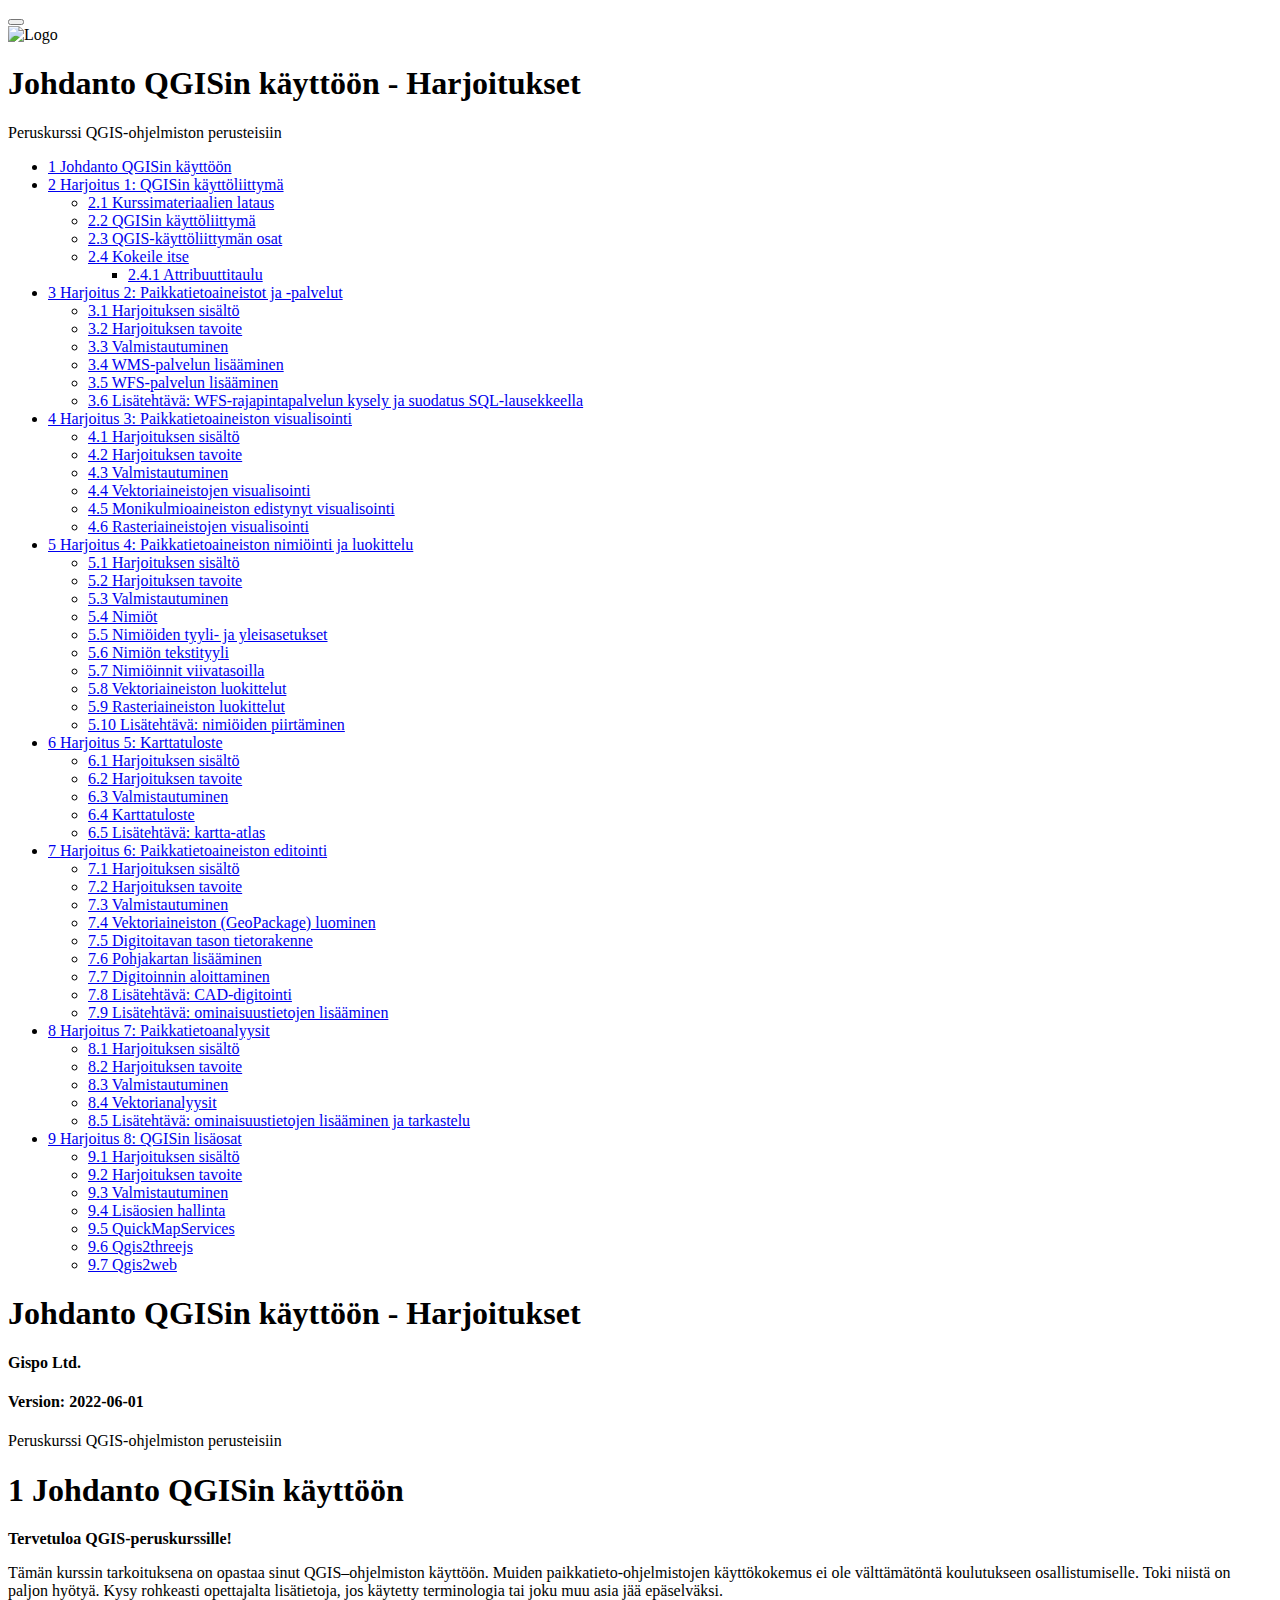
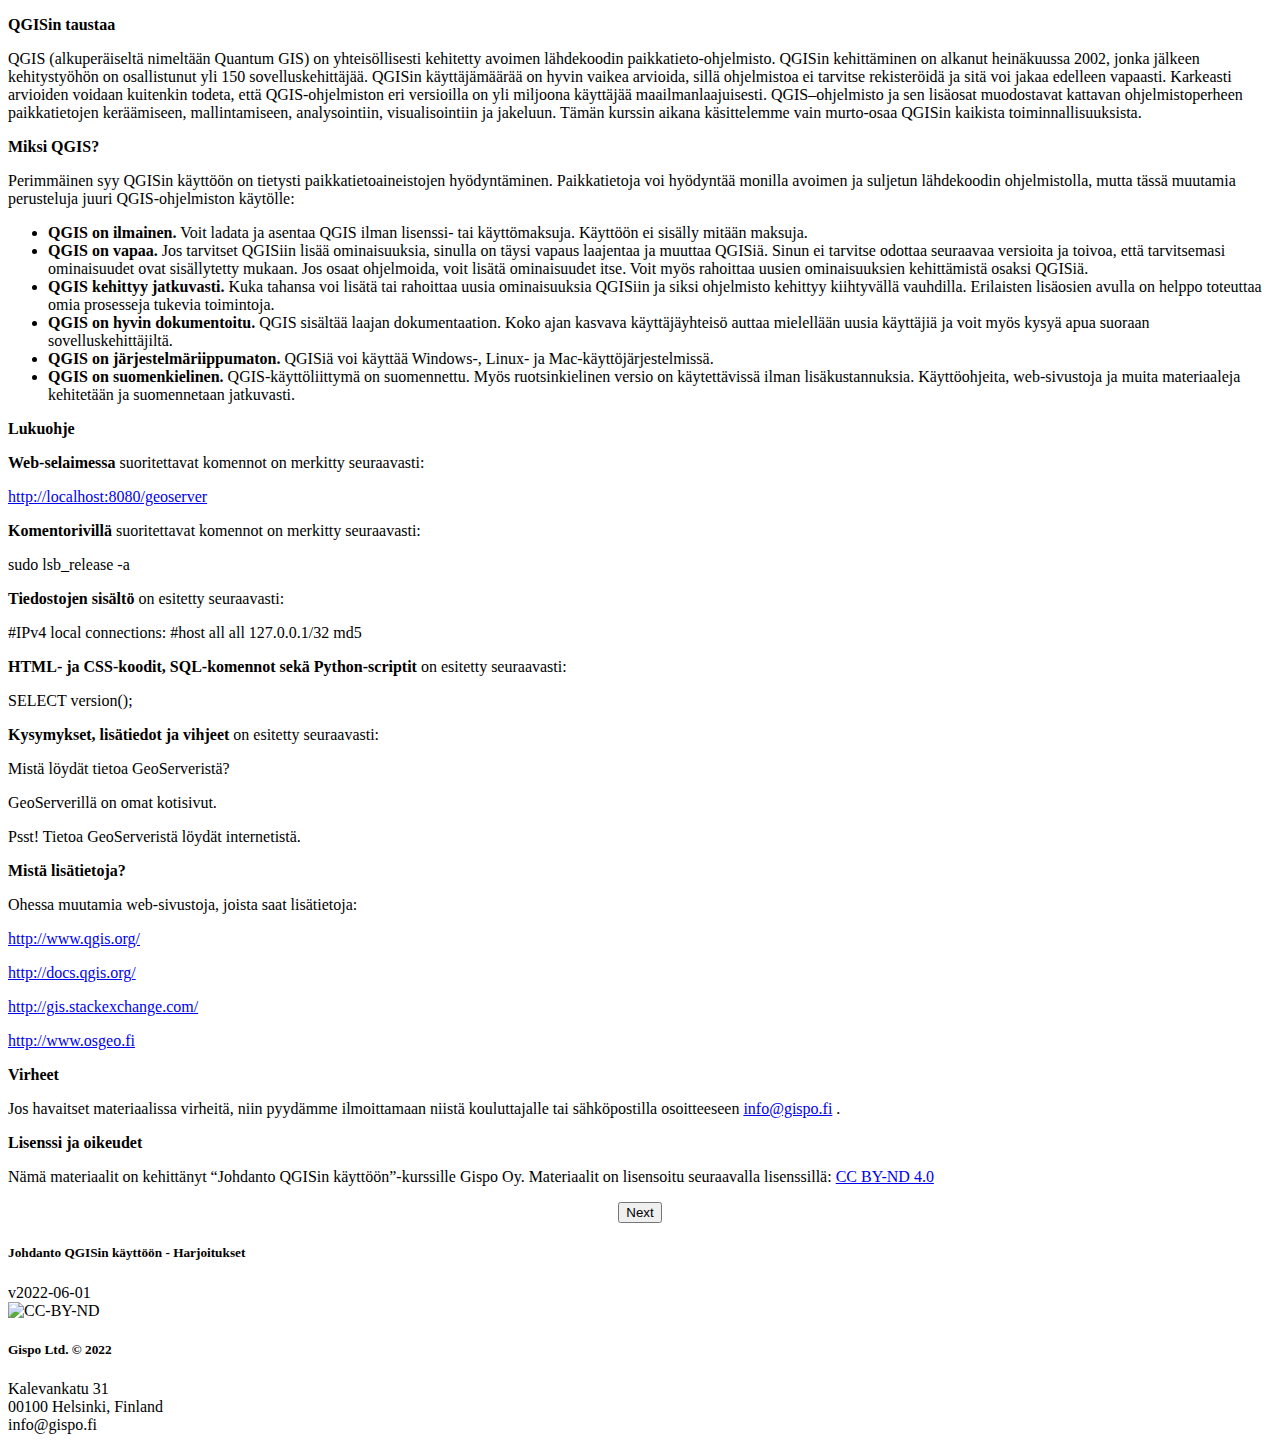
==== index.html @ d999f4a5 "Rename Johdanto QGISin käyttöön - Harjoitukset.html to index.html" ====
<!DOCTYPE html>
<!-- saved from url=(0111)https://gispocoding.github.io/GP002_johdanto_qgisin_kayttoon/index.html#johdanto-qgisin-k%C3%A4ytt%C3%B6%C3%B6n -->
<html lang="" xml:lang=""><head><meta http-equiv="Content-Type" content="text/html; charset=UTF-8">

<!-- Based on TemplateMo 553 Xtra Blog: https://templatemo.com/tm-553-xtra-blog -->


<meta name="generator" content="pandoc">
<meta name="viewport" content="width=device-width, initial-scale=1">
<meta property="og:title" content="Johdanto QGISin käyttöön - Harjoitukset">
<meta property="og:type" content="book">





<meta name="author" content="Gispo Ltd.">

<meta name="date" content="2022-06-01">


<meta name="description" content="Johdanto QGISin käyttöön - Harjoitukset">

<title>Johdanto QGISin käyttöön - Harjoitukset</title>

<script src="./Johdanto QGISin käyttöön - Harjoitukset_files/header-attrs.js"></script>
<script src="./Johdanto QGISin käyttöön - Harjoitukset_files/empty-anchor.js"></script>



<link rel="stylesheet" href="./Johdanto QGISin käyttöön - Harjoitukset_files/custom.css" type="text/css">

<link href="./Johdanto QGISin käyttöön - Harjoitukset_files/bootstrap.min.css" rel="stylesheet">
<link href="./Johdanto QGISin käyttöön - Harjoitukset_files/hamburgers.css" rel="stylesheet">

</head>

<body>


<div class="main-content">
<!-- special comment to mark beginning of title section for bookdown -->
<!-- bookdown comments must be in this order: title, toc, body -->

<div class="main-content-wrapper">

<div class="row">
<div class="col-sm-12">
<header class="main-toc sidebar" id="sidebar">
<div class="sidebar-wrapper">

<button class="navbar-toggle hamburger hamburger--collapse" id="navbar-toggle" type="button" onclick="navToggle()" aria-label="Toggle navigation">
<span class="hamburger-box"><span class="hamburger-inner"></span></span>
</button>

<div class="sidebar-title-wrapper">
<img alt="Logo" width="100" src="./Johdanto QGISin käyttöön - Harjoitukset_files/gispo_white_sm.png" class="sidebar-logo">
<div class="sidebar-title"><h1>Johdanto QGISin käyttöön - Harjoitukset</h1></div>
<div class="abstract-sidebar"><p>Peruskurssi QGIS-ohjelmiston perusteisiin</p></div>
</div>

<nav class="sidebar-nav">
<div id="TOC" class="toc">
<ul>
<li><a href="https://gispocoding.github.io/GP002_johdanto_qgisin_kayttoon/index.html#johdanto-qgisin-k%C3%A4ytt%C3%B6%C3%B6n"><span class="toc-section-number">1</span> Johdanto QGISin käyttöön</a></li>
<li><a href="https://gispocoding.github.io/GP002_johdanto_qgisin_kayttoon/01_harjoitus_1.html#harjoitus-1-qgisin-k%C3%A4ytt%C3%B6liittym%C3%A4"><span class="toc-section-number">2</span> Harjoitus 1: QGISin käyttöliittymä</a>
<ul>
<li><a href="https://gispocoding.github.io/GP002_johdanto_qgisin_kayttoon/01_harjoitus_1.html#kurssimateriaalien-lataus"><span class="toc-section-number">2.1</span> Kurssimateriaalien lataus</a></li>
<li><a href="https://gispocoding.github.io/GP002_johdanto_qgisin_kayttoon/01_harjoitus_1.html#qgisin-k%C3%A4ytt%C3%B6liittym%C3%A4"><span class="toc-section-number">2.2</span> QGISin käyttöliittymä</a></li>
<li><a href="https://gispocoding.github.io/GP002_johdanto_qgisin_kayttoon/01_harjoitus_1.html#qgis-k%C3%A4ytt%C3%B6liittym%C3%A4n-osat"><span class="toc-section-number">2.3</span> QGIS-käyttöliittymän osat</a></li>
<li><a href="https://gispocoding.github.io/GP002_johdanto_qgisin_kayttoon/01_harjoitus_1.html#kokeile-itse"><span class="toc-section-number">2.4</span> Kokeile itse</a>
<ul>
<li><a href="https://gispocoding.github.io/GP002_johdanto_qgisin_kayttoon/01_harjoitus_1.html#attribuuttitaulu"><span class="toc-section-number">2.4.1</span> Attribuuttitaulu</a></li>
</ul></li>
</ul></li>
<li><a href="https://gispocoding.github.io/GP002_johdanto_qgisin_kayttoon/02_harjoitus_2.html#harjoitus-2-paikkatietoaineistot-ja--palvelut"><span class="toc-section-number">3</span> Harjoitus 2: Paikkatietoaineistot ja -palvelut</a>
<ul>
<li><a href="https://gispocoding.github.io/GP002_johdanto_qgisin_kayttoon/02_harjoitus_2.html#harjoituksen-sis%C3%A4lt%C3%B6"><span class="toc-section-number">3.1</span> Harjoituksen sisältö</a></li>
<li><a href="https://gispocoding.github.io/GP002_johdanto_qgisin_kayttoon/02_harjoitus_2.html#harjoituksen-tavoite"><span class="toc-section-number">3.2</span> Harjoituksen tavoite</a></li>
<li><a href="https://gispocoding.github.io/GP002_johdanto_qgisin_kayttoon/02_harjoitus_2.html#valmistautuminen"><span class="toc-section-number">3.3</span> Valmistautuminen</a></li>
<li><a href="https://gispocoding.github.io/GP002_johdanto_qgisin_kayttoon/02_harjoitus_2.html#wms-palvelun-lis%C3%A4%C3%A4minen"><span class="toc-section-number">3.4</span> WMS-palvelun lisääminen</a></li>
<li><a href="https://gispocoding.github.io/GP002_johdanto_qgisin_kayttoon/02_harjoitus_2.html#wfs-palvelun-lis%C3%A4%C3%A4minen"><span class="toc-section-number">3.5</span> WFS-palvelun lisääminen</a></li>
<li><a href="https://gispocoding.github.io/GP002_johdanto_qgisin_kayttoon/02_harjoitus_2.html#lis%C3%A4teht%C3%A4v%C3%A4-wfs-rajapintapalvelun-kysely-ja-suodatus-sql-lausekkeella"><span class="toc-section-number">3.6</span> Lisätehtävä: WFS-rajapintapalvelun kysely ja suodatus SQL-lausekkeella</a></li>
</ul></li>
<li><a href="https://gispocoding.github.io/GP002_johdanto_qgisin_kayttoon/03_harjoitus_3.html#harjoitus-3-paikkatietoaineiston-visualisointi"><span class="toc-section-number">4</span> Harjoitus 3: Paikkatietoaineiston visualisointi</a>
<ul>
<li><a href="https://gispocoding.github.io/GP002_johdanto_qgisin_kayttoon/03_harjoitus_3.html#harjoituksen-sis%C3%A4lt%C3%B6-1"><span class="toc-section-number">4.1</span> Harjoituksen sisältö</a></li>
<li><a href="https://gispocoding.github.io/GP002_johdanto_qgisin_kayttoon/03_harjoitus_3.html#harjoituksen-tavoite-1"><span class="toc-section-number">4.2</span> Harjoituksen tavoite</a></li>
<li><a href="https://gispocoding.github.io/GP002_johdanto_qgisin_kayttoon/03_harjoitus_3.html#valmistautuminen-1"><span class="toc-section-number">4.3</span> Valmistautuminen</a></li>
<li><a href="https://gispocoding.github.io/GP002_johdanto_qgisin_kayttoon/03_harjoitus_3.html#vektoriaineistojen-visualisointi"><span class="toc-section-number">4.4</span> Vektoriaineistojen visualisointi</a></li>
<li><a href="https://gispocoding.github.io/GP002_johdanto_qgisin_kayttoon/03_harjoitus_3.html#monikulmioaineiston-edistynyt-visualisointi"><span class="toc-section-number">4.5</span> Monikulmioaineiston edistynyt visualisointi</a></li>
<li><a href="https://gispocoding.github.io/GP002_johdanto_qgisin_kayttoon/03_harjoitus_3.html#rasteriaineistojen-visualisointi"><span class="toc-section-number">4.6</span> Rasteriaineistojen visualisointi</a></li>
</ul></li>
<li><a href="https://gispocoding.github.io/GP002_johdanto_qgisin_kayttoon/04_harjoitus_4.html#harjoitus-4-paikkatietoaineiston-nimi%C3%B6inti-ja-luokittelu"><span class="toc-section-number">5</span> Harjoitus 4: Paikkatietoaineiston nimiöinti ja luokittelu</a>
<ul>
<li><a href="https://gispocoding.github.io/GP002_johdanto_qgisin_kayttoon/04_harjoitus_4.html#harjoituksen-sis%C3%A4lt%C3%B6-2"><span class="toc-section-number">5.1</span> Harjoituksen sisältö</a></li>
<li><a href="https://gispocoding.github.io/GP002_johdanto_qgisin_kayttoon/04_harjoitus_4.html#harjoituksen-tavoite-2"><span class="toc-section-number">5.2</span> Harjoituksen tavoite</a></li>
<li><a href="https://gispocoding.github.io/GP002_johdanto_qgisin_kayttoon/04_harjoitus_4.html#valmistautuminen-2"><span class="toc-section-number">5.3</span> Valmistautuminen</a></li>
<li><a href="https://gispocoding.github.io/GP002_johdanto_qgisin_kayttoon/04_harjoitus_4.html#nimi%C3%B6t"><span class="toc-section-number">5.4</span> Nimiöt</a></li>
<li><a href="https://gispocoding.github.io/GP002_johdanto_qgisin_kayttoon/04_harjoitus_4.html#nimi%C3%B6iden-tyyli--ja-yleisasetukset"><span class="toc-section-number">5.5</span> Nimiöiden tyyli- ja yleisasetukset</a></li>
<li><a href="https://gispocoding.github.io/GP002_johdanto_qgisin_kayttoon/04_harjoitus_4.html#nimi%C3%B6n-tekstityyli"><span class="toc-section-number">5.6</span> Nimiön tekstityyli</a></li>
<li><a href="https://gispocoding.github.io/GP002_johdanto_qgisin_kayttoon/04_harjoitus_4.html#nimi%C3%B6innit-viivatasoilla"><span class="toc-section-number">5.7</span> Nimiöinnit viivatasoilla</a></li>
<li><a href="https://gispocoding.github.io/GP002_johdanto_qgisin_kayttoon/04_harjoitus_4.html#vektoriaineiston-luokittelut"><span class="toc-section-number">5.8</span> Vektoriaineiston luokittelut</a></li>
<li><a href="https://gispocoding.github.io/GP002_johdanto_qgisin_kayttoon/04_harjoitus_4.html#rasteriaineiston-luokittelut"><span class="toc-section-number">5.9</span> Rasteriaineiston luokittelut</a></li>
<li><a href="https://gispocoding.github.io/GP002_johdanto_qgisin_kayttoon/04_harjoitus_4.html#lis%C3%A4teht%C3%A4v%C3%A4-nimi%C3%B6iden-piirt%C3%A4minen"><span class="toc-section-number">5.10</span> Lisätehtävä: nimiöiden piirtäminen</a></li>
</ul></li>
<li><a href="https://gispocoding.github.io/GP002_johdanto_qgisin_kayttoon/05_harjoitus_5.html#harjoitus-5-karttatuloste"><span class="toc-section-number">6</span> Harjoitus 5: Karttatuloste</a>
<ul>
<li><a href="https://gispocoding.github.io/GP002_johdanto_qgisin_kayttoon/05_harjoitus_5.html#harjoituksen-sis%C3%A4lt%C3%B6-3"><span class="toc-section-number">6.1</span> Harjoituksen sisältö</a></li>
<li><a href="https://gispocoding.github.io/GP002_johdanto_qgisin_kayttoon/05_harjoitus_5.html#harjoituksen-tavoite-3"><span class="toc-section-number">6.2</span> Harjoituksen tavoite</a></li>
<li><a href="https://gispocoding.github.io/GP002_johdanto_qgisin_kayttoon/05_harjoitus_5.html#valmistautuminen-3"><span class="toc-section-number">6.3</span> Valmistautuminen</a></li>
<li><a href="https://gispocoding.github.io/GP002_johdanto_qgisin_kayttoon/05_harjoitus_5.html#karttatuloste"><span class="toc-section-number">6.4</span> Karttatuloste</a></li>
<li><a href="https://gispocoding.github.io/GP002_johdanto_qgisin_kayttoon/05_harjoitus_5.html#lis%C3%A4teht%C3%A4v%C3%A4-kartta-atlas"><span class="toc-section-number">6.5</span> Lisätehtävä: kartta-atlas</a></li>
</ul></li>
<li><a href="https://gispocoding.github.io/GP002_johdanto_qgisin_kayttoon/06_harjoitus_6.html#harjoitus-6-paikkatietoaineiston-editointi"><span class="toc-section-number">7</span> Harjoitus 6: Paikkatietoaineiston editointi</a>
<ul>
<li><a href="https://gispocoding.github.io/GP002_johdanto_qgisin_kayttoon/06_harjoitus_6.html#harjoituksen-sis%C3%A4lt%C3%B6-4"><span class="toc-section-number">7.1</span> Harjoituksen sisältö</a></li>
<li><a href="https://gispocoding.github.io/GP002_johdanto_qgisin_kayttoon/06_harjoitus_6.html#harjoituksen-tavoite-4"><span class="toc-section-number">7.2</span> Harjoituksen tavoite</a></li>
<li><a href="https://gispocoding.github.io/GP002_johdanto_qgisin_kayttoon/06_harjoitus_6.html#valmistautuminen-4"><span class="toc-section-number">7.3</span> Valmistautuminen</a></li>
<li><a href="https://gispocoding.github.io/GP002_johdanto_qgisin_kayttoon/06_harjoitus_6.html#vektoriaineiston-geopackage-luominen"><span class="toc-section-number">7.4</span> Vektoriaineiston (GeoPackage) luominen</a></li>
<li><a href="https://gispocoding.github.io/GP002_johdanto_qgisin_kayttoon/06_harjoitus_6.html#digitoitavan-tason-tietorakenne"><span class="toc-section-number">7.5</span> Digitoitavan tason tietorakenne</a></li>
<li><a href="https://gispocoding.github.io/GP002_johdanto_qgisin_kayttoon/06_harjoitus_6.html#pohjakartan-lis%C3%A4%C3%A4minen"><span class="toc-section-number">7.6</span> Pohjakartan lisääminen</a></li>
<li><a href="https://gispocoding.github.io/GP002_johdanto_qgisin_kayttoon/06_harjoitus_6.html#digitoinnin-aloittaminen"><span class="toc-section-number">7.7</span> Digitoinnin aloittaminen</a></li>
<li><a href="https://gispocoding.github.io/GP002_johdanto_qgisin_kayttoon/06_harjoitus_6.html#lis%C3%A4teht%C3%A4v%C3%A4-cad-digitointi"><span class="toc-section-number">7.8</span> Lisätehtävä: CAD-digitointi</a></li>
<li><a href="https://gispocoding.github.io/GP002_johdanto_qgisin_kayttoon/06_harjoitus_6.html#lis%C3%A4teht%C3%A4v%C3%A4-ominaisuustietojen-lis%C3%A4%C3%A4minen"><span class="toc-section-number">7.9</span> Lisätehtävä: ominaisuustietojen lisääminen</a></li>
</ul></li>
<li><a href="https://gispocoding.github.io/GP002_johdanto_qgisin_kayttoon/07_harjoitus_7.html#harjoitus-7-paikkatietoanalyysit"><span class="toc-section-number">8</span> Harjoitus 7: Paikkatietoanalyysit</a>
<ul>
<li><a href="https://gispocoding.github.io/GP002_johdanto_qgisin_kayttoon/07_harjoitus_7.html#harjoituksen-sis%C3%A4lt%C3%B6-5"><span class="toc-section-number">8.1</span> Harjoituksen sisältö</a></li>
<li><a href="https://gispocoding.github.io/GP002_johdanto_qgisin_kayttoon/07_harjoitus_7.html#harjoituksen-tavoite-5"><span class="toc-section-number">8.2</span> Harjoituksen tavoite</a></li>
<li><a href="https://gispocoding.github.io/GP002_johdanto_qgisin_kayttoon/07_harjoitus_7.html#valmistautuminen-5"><span class="toc-section-number">8.3</span> Valmistautuminen</a></li>
<li><a href="https://gispocoding.github.io/GP002_johdanto_qgisin_kayttoon/07_harjoitus_7.html#vektorianalyysit"><span class="toc-section-number">8.4</span> Vektorianalyysit</a></li>
<li><a href="https://gispocoding.github.io/GP002_johdanto_qgisin_kayttoon/07_harjoitus_7.html#lis%C3%A4teht%C3%A4v%C3%A4-ominaisuustietojen-lis%C3%A4%C3%A4minen-ja-tarkastelu"><span class="toc-section-number">8.5</span> Lisätehtävä: ominaisuustietojen lisääminen ja tarkastelu</a></li>
</ul></li>
<li><a href="https://gispocoding.github.io/GP002_johdanto_qgisin_kayttoon/08_harjoitus_8.html#harjoitus-8-qgisin-lis%C3%A4osat"><span class="toc-section-number">9</span> Harjoitus 8: QGISin lisäosat</a>
<ul>
<li><a href="https://gispocoding.github.io/GP002_johdanto_qgisin_kayttoon/08_harjoitus_8.html#harjoituksen-sis%C3%A4lt%C3%B6-6"><span class="toc-section-number">9.1</span> Harjoituksen sisältö</a></li>
<li><a href="https://gispocoding.github.io/GP002_johdanto_qgisin_kayttoon/08_harjoitus_8.html#harjoituksen-tavoite-6"><span class="toc-section-number">9.2</span> Harjoituksen tavoite</a></li>
<li><a href="https://gispocoding.github.io/GP002_johdanto_qgisin_kayttoon/08_harjoitus_8.html#valmistautuminen-6"><span class="toc-section-number">9.3</span> Valmistautuminen</a></li>
<li><a href="https://gispocoding.github.io/GP002_johdanto_qgisin_kayttoon/08_harjoitus_8.html#lis%C3%A4osien-hallinta"><span class="toc-section-number">9.4</span> Lisäosien hallinta</a></li>
<li><a href="https://gispocoding.github.io/GP002_johdanto_qgisin_kayttoon/08_harjoitus_8.html#quickmapservices"><span class="toc-section-number">9.5</span> QuickMapServices</a></li>
<li><a href="https://gispocoding.github.io/GP002_johdanto_qgisin_kayttoon/08_harjoitus_8.html#qgis2threejs"><span class="toc-section-number">9.6</span> Qgis2threejs</a></li>
<li><a href="https://gispocoding.github.io/GP002_johdanto_qgisin_kayttoon/08_harjoitus_8.html#qgis2web"><span class="toc-section-number">9.7</span> Qgis2web</a></li>
</ul></li>
</ul>
</div>
</nav>
</div>
</header>
</div>
</div>
<div class="row">
<div class="col-sm-12">
<!-- This title section is only rendered to index.html -->
<div id="title-container">

<h1 id="title-header">Johdanto QGISin käyttöön - Harjoitukset</h1>

<h4 class="author">Gispo Ltd.</h4>

<h4 id="build-date">Version: 2022-06-01</h4>

<div class="abstract"><p>Peruskurssi QGIS-ohjelmiston perusteisiin</p></div>

</div>
<!-- Harjoitukset -->
<div id="johdanto-qgisin-käyttöön" class="section level1" number="1">
<h1><span class="header-section-number">1</span> Johdanto QGISin käyttöön</h1>
<p><strong>Tervetuloa QGIS-peruskurssille!</strong></p>
<p>Tämän kurssin tarkoituksena on opastaa sinut QGIS–ohjelmiston käyttöön. Muiden paikkatieto-ohjelmistojen käyttökokemus ei ole välttämätöntä koulutukseen osallistumisel­le. Toki niistä on paljon hyötyä. Kysy rohkeasti opettajalta lisätietoja, jos käytetty terminologia tai joku muu asia jää epäselväksi.</p>
<p><strong>QGISin taustaa</strong></p>
<p>QGIS (alkuperäiseltä nimeltään Quantum GIS) on yhteisöllisesti kehitetty avoimen lähdekoodin paikkatieto-ohjelmisto. QGISin kehittäminen on alkanut heinäkuussa 2002, jonka jälkeen kehitystyöhön on osallistunut yli 150 sovelluskehittäjää. QGISin käyttäjämäärää on hyvin vaikea arvioida, sillä ohjelmistoa ei tarvitse rekisteröidä ja sitä voi jakaa edelleen vapaasti. Karkeasti arvioiden voidaan kuitenkin todeta, että QGIS-ohjelmiston eri versioilla on yli miljoona käyttäjää maailmanlaajuisesti.
QGIS–ohjelmisto ja sen lisäosat muodostavat kattavan ohjelmistoperheen paikkatietojen keräämiseen, mallintamiseen, analysointiin, visualisointiin ja jakeluun. Tämän kurssin aikana käsittelemme vain murto-osaa QGISin kaikista toiminnallisuuksista.</p>
<p><strong>Miksi QGIS?</strong></p>
<p>Perimmäinen syy QGISin käyttöön on tietysti paikkatietoaineistojen hyödyntäminen. Paikkatietoja voi hyödyntää monilla avoimen ja suljetun lähdekoodin ohjelmistolla, mutta tässä muutamia perusteluja juuri QGIS-ohjelmiston käytölle:</p>
<ul>
<li><strong>QGIS on ilmainen.</strong> Voit ladata ja asentaa QGIS ilman lisenssi- tai käyttömaksuja. Käyttöön ei sisälly mitään maksuja.</li>
<li><strong>QGIS on vapaa.</strong> Jos tarvitset QGISiin lisää ominaisuuksia, sinulla on täysi vapaus laajentaa ja muuttaa QGISiä. Sinun ei tarvitse odottaa seuraavaa versioita ja toivoa, että tarvitsemasi ominaisuudet ovat sisällytetty mukaan. Jos osaat ohjelmoida, voit lisätä ominaisuudet itse. Voit myös rahoittaa uusien ominaisuuksien kehittämistä osaksi QGISiä.</li>
<li><strong>QGIS kehittyy jatkuvasti.</strong> Kuka tahansa voi lisätä tai rahoittaa uusia ominaisuuksia QGISiin ja siksi ohjelmisto kehittyy kiihtyvällä vauhdilla. Erilaisten lisäosien avulla on helppo toteuttaa omia prosesseja tukevia toimintoja.</li>
<li><strong>QGIS on hyvin dokumentoitu.</strong> QGIS sisältää laajan dokumentaation. Koko ajan kasvava käyttäjäyhteisö auttaa mielellään uusia käyttäjiä ja voit myös kysyä apua suoraan sovelluskehittäjiltä.</li>
<li><strong>QGIS on järjestelmäriippumaton.</strong> QGISiä voi käyttää Windows-, Linux- ja Mac-käyttöjärjestelmissä.</li>
<li><strong>QGIS on suomenkielinen.</strong> QGIS-käyttöliittymä on suomennettu. Myös ruotsinkielinen versio on käytettävissä ilman lisäkustannuksia. Käyttöohjeita, web-sivustoja ja muita materiaaleja kehitetään ja suomennetaan jatkuvasti.</li>
</ul>
<p><strong>Lukuohje</strong></p>
<p><strong>Web-selaimessa</strong> suoritettavat komennot on merkitty seuraavasti:</p>
<div class="note-box">
<p><a href="http://localhost:8080/geoserver" class="uri">http://localhost:8080/geoserver</a></p>
</div>
<p><strong>Komentorivillä</strong> suoritettavat komennot on merkitty seuraavasti:</p>
<div class="commandline-box">
<p>sudo lsb_release -a</p>
</div>
<p><strong>Tiedostojen sisältö</strong> on esitetty seuraavasti:</p>
<div class="file-content-box">
<p>#IPv4 local connections:
#host all all 127.0.0.1/32 md5</p>
</div>
<p><strong>HTML- ja CSS-koodit, SQL-komennot sekä Python-scriptit</strong> on esitetty seuraavasti:</p>
<div class="code-box">
<p>SELECT version();</p>
</div>
<p><strong>Kysymykset, lisätiedot ja vihjeet</strong> on esitetty seuraavasti:</p>
<div class="hint-box">
<p>Mistä löydät tietoa GeoServeristä?</p>
<p>GeoServerillä on omat kotisivut.</p>
<p>Psst! Tietoa GeoServeristä löydät internetistä.</p>
</div>
<p><strong>Mistä lisätietoja?</strong></p>
<p>Ohessa muutamia web-sivustoja, joista saat lisätietoja:</p>
<div class="note-box">
<p><a href="http://www.qgis.org/" class="uri">http://www.qgis.org/</a></p>
</div>
<div class="note-box">
<p><a href="http://docs.qgis.org/" class="uri">http://docs.qgis.org/</a></p>
</div>
<div class="note-box">
<p><a href="http://gis.stackexchange.com/" class="uri">http://gis.stackexchange.com/</a></p>
</div>
<div class="note-box">
<p><a href="http://www.osgeo.fi/" class="uri">http://www.osgeo.fi</a></p>
</div>
<p><strong>Virheet</strong></p>
<p>Jos havaitset materiaalissa virheitä, niin pyydämme ilmoittamaan niistä kouluttajalle tai sähköpostilla osoitteeseen <a href="mailto:info@gispo.fi" class="email">info@gispo.fi</a> .</p>
<p><strong>Lisenssi ja oikeudet</strong></p>
<p>Nämä materiaalit on kehittänyt “Johdanto QGISin käyttöön”-kurssille Gispo Oy. Materiaalit on lisensoitu
seuraavalla lisenssillä: <a href="https://creativecommons.org/licenses/by-nd/4.0/">CC BY-ND 4.0</a></p>
<!--
License and permissions
These materials are developed for the Introduction to QGIS course by Gispo Ltd.
The materials are licensed under [CC BY-ND 4.0](https://creativecommons.org/licenses/by-nd/4.0/) license.
-->

</div>
<p style="text-align: center;">
<a href="https://gispocoding.github.io/GP002_johdanto_qgisin_kayttoon/01_harjoitus_1.html"><button class="btn btn-default">Next</button></a>
</p>
</div>
</div>

<footer class="footer text-center">

<div class="footer-container text-center">

<div class="footer-info">
<h5 class="footer-title">Johdanto QGISin käyttöön - Harjoitukset</h5>
<span class="footer-version">v2022-06-01</span>
<div class="license"><img src="./Johdanto QGISin käyttöön - Harjoitukset_files/by-nd.svg" width="80px" alt="CC-BY-ND"></div>
</div>

<div class="footer-info">
<h5 class="footer-title footer-company">Gispo Ltd.
<span class="footer-copyright-year">© 2022</span></h5>
<span class="footer-contact-info">Kalevankatu 31
<br>00100 Helsinki, Finland
<br>info@gispo.fi
</span>
</div>

</div>
</footer></div>

</div>


<script src="./Johdanto QGISin käyttöön - Harjoitukset_files/nav-script.js"></script>



</body></html>
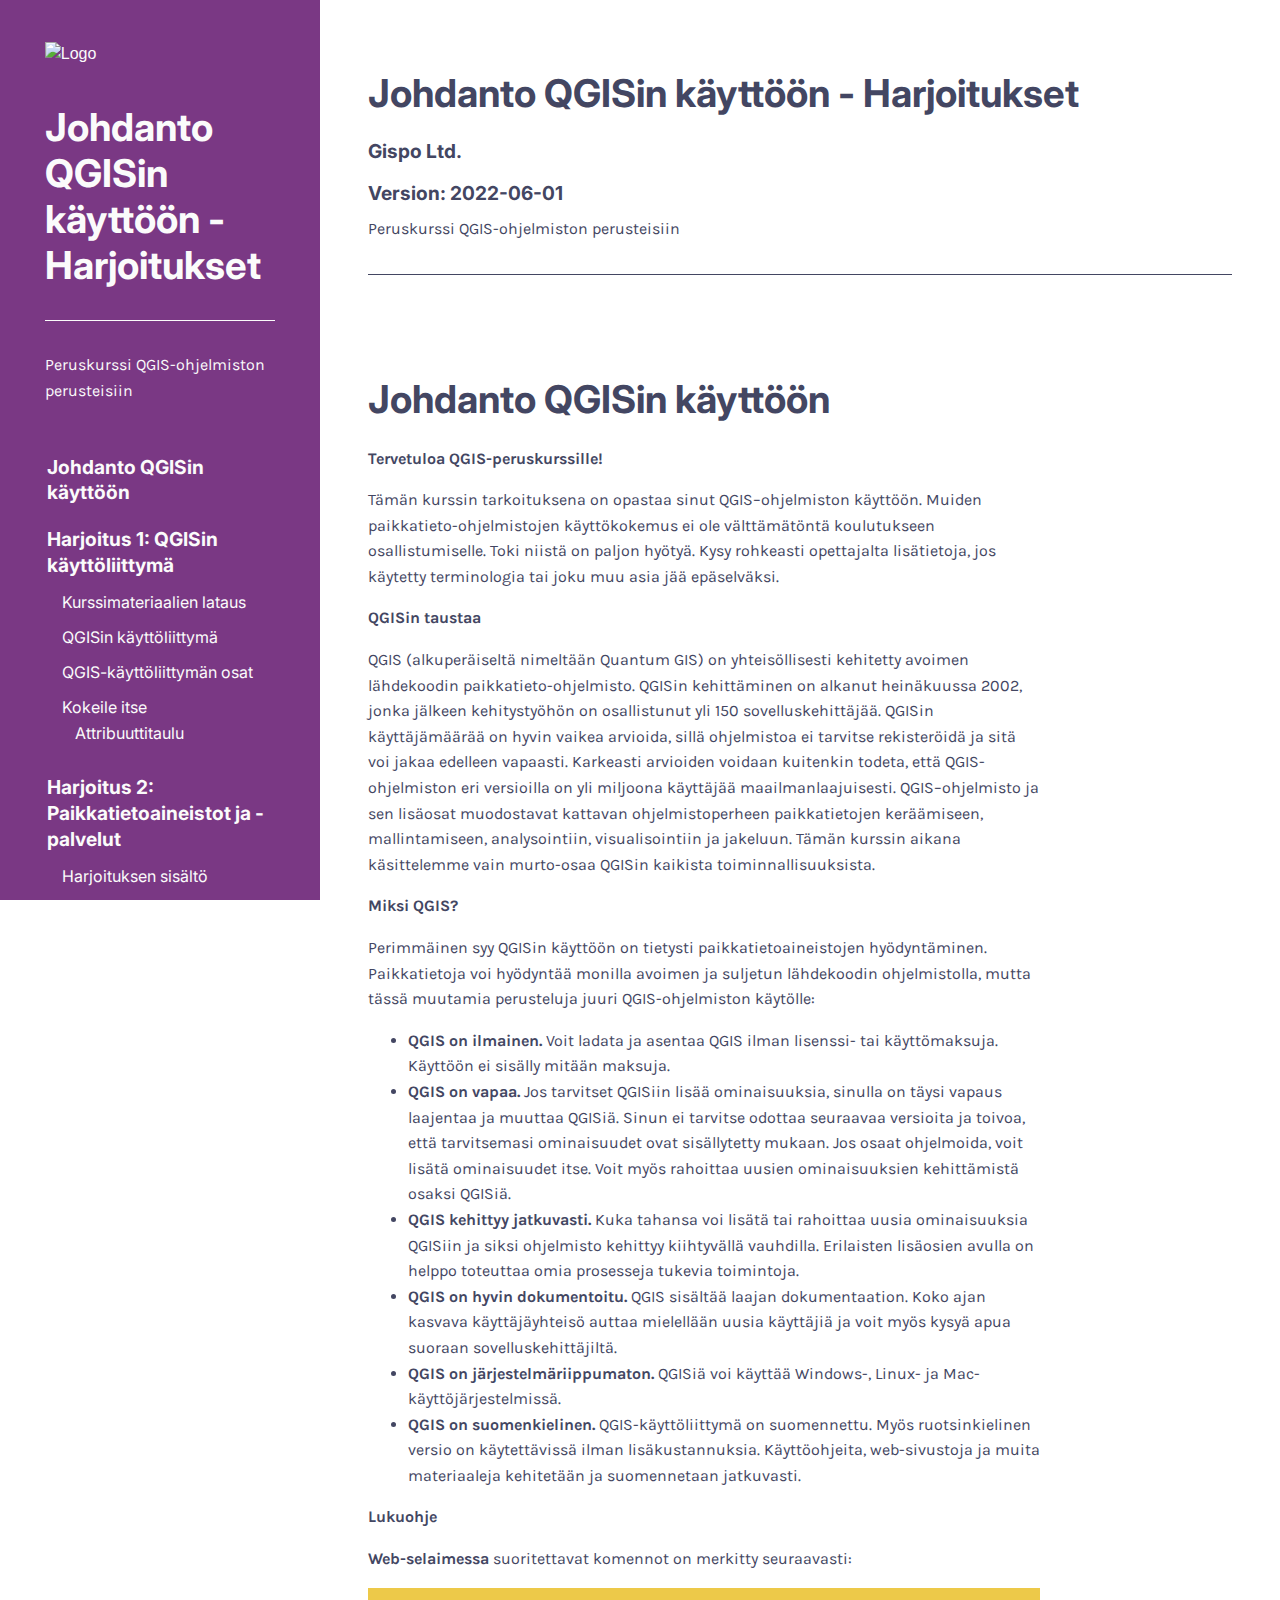
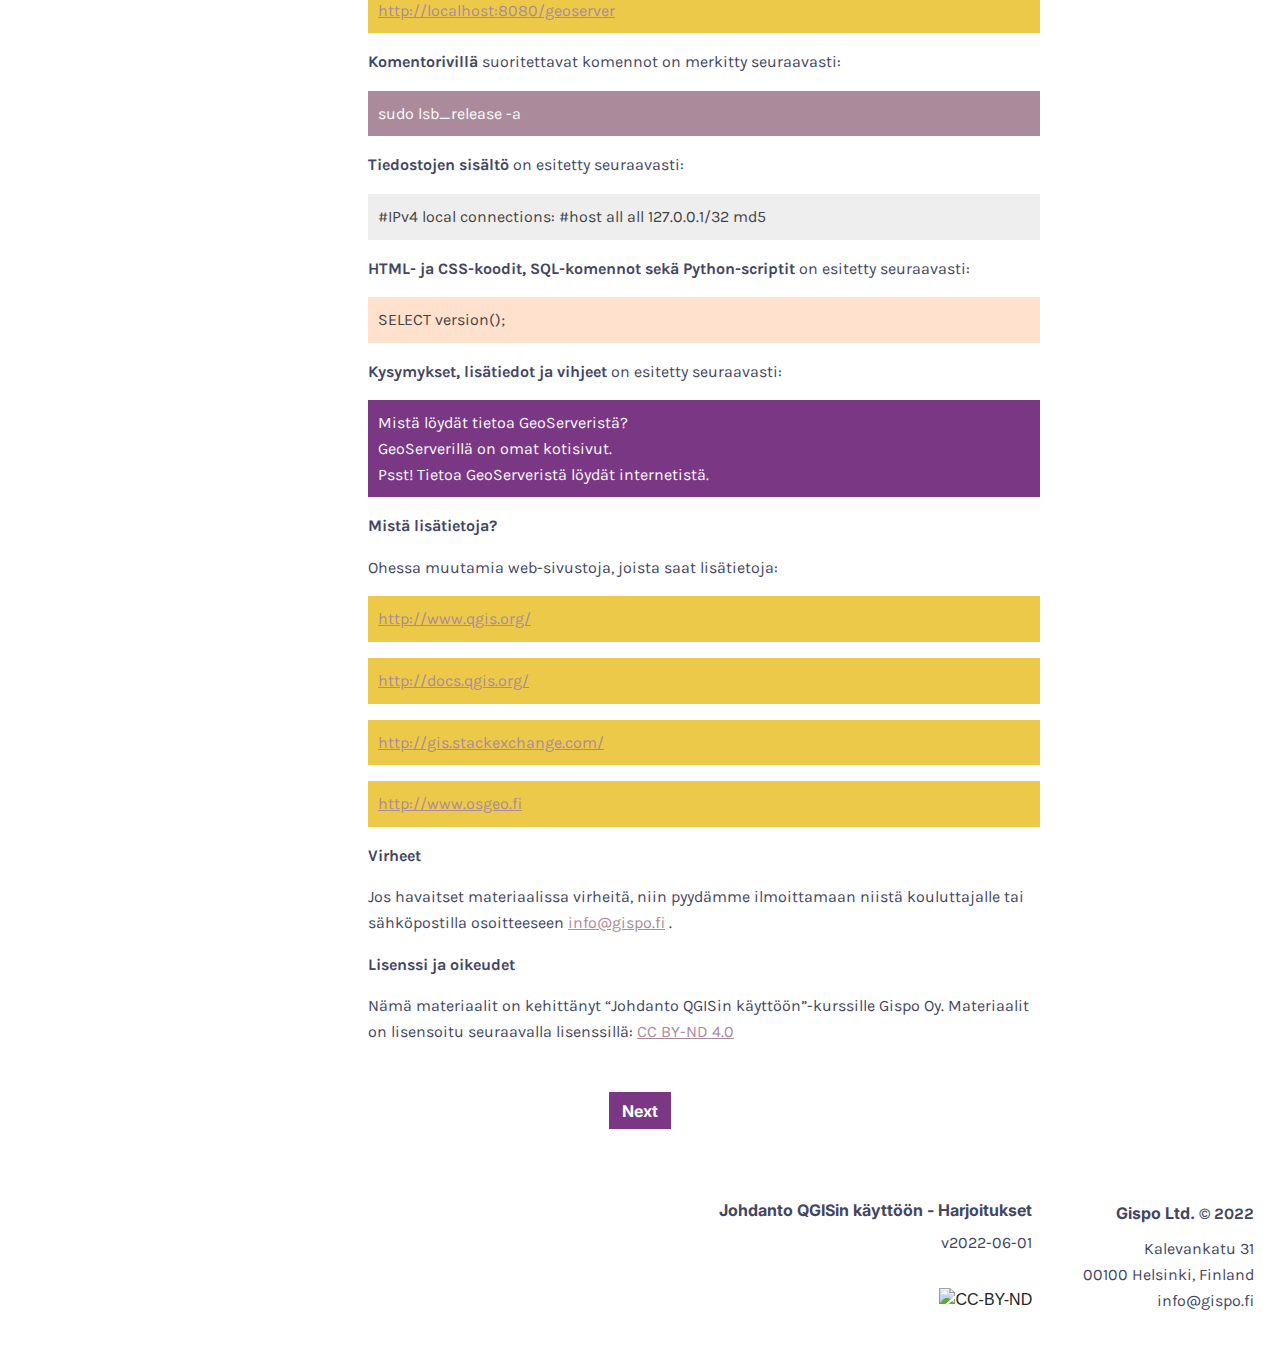
==== commit 76dd00ee: "Add files via upload" ====
--- a/index.html
+++ b/index.html
@@ -1,37 +1,37 @@
 <!DOCTYPE html>
-<!-- saved from url=(0111)https://gispocoding.github.io/GP002_johdanto_qgisin_kayttoon/index.html#johdanto-qgisin-k%C3%A4ytt%C3%B6%C3%B6n -->
-<html lang="" xml:lang=""><head><meta http-equiv="Content-Type" content="text/html; charset=UTF-8">
+<html lang="" xml:lang="">
+<head>
 
 <!-- Based on TemplateMo 553 Xtra Blog: https://templatemo.com/tm-553-xtra-blog -->
 
-
-<meta name="generator" content="pandoc">
-<meta name="viewport" content="width=device-width, initial-scale=1">
-<meta property="og:title" content="Johdanto QGISin käyttöön - Harjoitukset">
-<meta property="og:type" content="book">
-
-
-
-
-
-<meta name="author" content="Gispo Ltd.">
-
-<meta name="date" content="2022-06-01">
+<meta charset="utf-8" />
+<meta name="generator" content="pandoc" />
+<meta name="viewport" content="width=device-width, initial-scale=1" />
+<meta property="og:title" content="Johdanto QGISin käyttöön - Harjoitukset" />
+<meta property="og:type" content="book" />
+
+
+
+
+
+<meta name="author" content="Gispo Ltd." />
+
+<meta name="date" content="2022-06-01" />
 
 
 <meta name="description" content="Johdanto QGISin käyttöön - Harjoitukset">
 
 <title>Johdanto QGISin käyttöön - Harjoitukset</title>
 
-<script src="./Johdanto QGISin käyttöön - Harjoitukset_files/header-attrs.js"></script>
-<script src="./Johdanto QGISin käyttöön - Harjoitukset_files/empty-anchor.js"></script>
-
-
-
-<link rel="stylesheet" href="./Johdanto QGISin käyttöön - Harjoitukset_files/custom.css" type="text/css">
-
-<link href="./Johdanto QGISin käyttöön - Harjoitukset_files/bootstrap.min.css" rel="stylesheet">
-<link href="./Johdanto QGISin käyttöön - Harjoitukset_files/hamburgers.css" rel="stylesheet">
+<script src="libs/header-attrs-2.11/header-attrs.js"></script>
+<script src="libs/accessible-code-block-0.0.1/empty-anchor.js"></script>
+
+
+
+<link rel="stylesheet" href="custom.css" type="text/css" />
+
+<link href="css/bootstrap.min.css" rel="stylesheet">
+<link href="css/hamburgers.css" rel="stylesheet">
 
 </head>
 
@@ -49,12 +49,13 @@
 <header class="main-toc sidebar" id="sidebar">
 <div class="sidebar-wrapper">
 
-<button class="navbar-toggle hamburger hamburger--collapse" id="navbar-toggle" type="button" onclick="navToggle()" aria-label="Toggle navigation">
+<button class="navbar-toggle hamburger hamburger--collapse" id="navbar-toggle"
+type="button" onclick="navToggle()" aria-label="Toggle navigation">
 <span class="hamburger-box"><span class="hamburger-inner"></span></span>
 </button>
 
 <div class="sidebar-title-wrapper">
-<img alt="Logo" width="100" src="./Johdanto QGISin käyttöön - Harjoitukset_files/gispo_white_sm.png" class="sidebar-logo">
+<img alt="Logo" width="100" src="img/gispo_white_sm.png" class="sidebar-logo">
 <div class="sidebar-title"><h1>Johdanto QGISin käyttöön - Harjoitukset</h1></div>
 <div class="abstract-sidebar"><p>Peruskurssi QGIS-ohjelmiston perusteisiin</p></div>
 </div>
@@ -62,85 +63,85 @@
 <nav class="sidebar-nav">
 <div id="TOC" class="toc">
 <ul>
-<li><a href="https://gispocoding.github.io/GP002_johdanto_qgisin_kayttoon/index.html#johdanto-qgisin-k%C3%A4ytt%C3%B6%C3%B6n"><span class="toc-section-number">1</span> Johdanto QGISin käyttöön</a></li>
-<li><a href="https://gispocoding.github.io/GP002_johdanto_qgisin_kayttoon/01_harjoitus_1.html#harjoitus-1-qgisin-k%C3%A4ytt%C3%B6liittym%C3%A4"><span class="toc-section-number">2</span> Harjoitus 1: QGISin käyttöliittymä</a>
-<ul>
-<li><a href="https://gispocoding.github.io/GP002_johdanto_qgisin_kayttoon/01_harjoitus_1.html#kurssimateriaalien-lataus"><span class="toc-section-number">2.1</span> Kurssimateriaalien lataus</a></li>
-<li><a href="https://gispocoding.github.io/GP002_johdanto_qgisin_kayttoon/01_harjoitus_1.html#qgisin-k%C3%A4ytt%C3%B6liittym%C3%A4"><span class="toc-section-number">2.2</span> QGISin käyttöliittymä</a></li>
-<li><a href="https://gispocoding.github.io/GP002_johdanto_qgisin_kayttoon/01_harjoitus_1.html#qgis-k%C3%A4ytt%C3%B6liittym%C3%A4n-osat"><span class="toc-section-number">2.3</span> QGIS-käyttöliittymän osat</a></li>
-<li><a href="https://gispocoding.github.io/GP002_johdanto_qgisin_kayttoon/01_harjoitus_1.html#kokeile-itse"><span class="toc-section-number">2.4</span> Kokeile itse</a>
-<ul>
-<li><a href="https://gispocoding.github.io/GP002_johdanto_qgisin_kayttoon/01_harjoitus_1.html#attribuuttitaulu"><span class="toc-section-number">2.4.1</span> Attribuuttitaulu</a></li>
-</ul></li>
-</ul></li>
-<li><a href="https://gispocoding.github.io/GP002_johdanto_qgisin_kayttoon/02_harjoitus_2.html#harjoitus-2-paikkatietoaineistot-ja--palvelut"><span class="toc-section-number">3</span> Harjoitus 2: Paikkatietoaineistot ja -palvelut</a>
-<ul>
-<li><a href="https://gispocoding.github.io/GP002_johdanto_qgisin_kayttoon/02_harjoitus_2.html#harjoituksen-sis%C3%A4lt%C3%B6"><span class="toc-section-number">3.1</span> Harjoituksen sisältö</a></li>
-<li><a href="https://gispocoding.github.io/GP002_johdanto_qgisin_kayttoon/02_harjoitus_2.html#harjoituksen-tavoite"><span class="toc-section-number">3.2</span> Harjoituksen tavoite</a></li>
-<li><a href="https://gispocoding.github.io/GP002_johdanto_qgisin_kayttoon/02_harjoitus_2.html#valmistautuminen"><span class="toc-section-number">3.3</span> Valmistautuminen</a></li>
-<li><a href="https://gispocoding.github.io/GP002_johdanto_qgisin_kayttoon/02_harjoitus_2.html#wms-palvelun-lis%C3%A4%C3%A4minen"><span class="toc-section-number">3.4</span> WMS-palvelun lisääminen</a></li>
-<li><a href="https://gispocoding.github.io/GP002_johdanto_qgisin_kayttoon/02_harjoitus_2.html#wfs-palvelun-lis%C3%A4%C3%A4minen"><span class="toc-section-number">3.5</span> WFS-palvelun lisääminen</a></li>
-<li><a href="https://gispocoding.github.io/GP002_johdanto_qgisin_kayttoon/02_harjoitus_2.html#lis%C3%A4teht%C3%A4v%C3%A4-wfs-rajapintapalvelun-kysely-ja-suodatus-sql-lausekkeella"><span class="toc-section-number">3.6</span> Lisätehtävä: WFS-rajapintapalvelun kysely ja suodatus SQL-lausekkeella</a></li>
-</ul></li>
-<li><a href="https://gispocoding.github.io/GP002_johdanto_qgisin_kayttoon/03_harjoitus_3.html#harjoitus-3-paikkatietoaineiston-visualisointi"><span class="toc-section-number">4</span> Harjoitus 3: Paikkatietoaineiston visualisointi</a>
-<ul>
-<li><a href="https://gispocoding.github.io/GP002_johdanto_qgisin_kayttoon/03_harjoitus_3.html#harjoituksen-sis%C3%A4lt%C3%B6-1"><span class="toc-section-number">4.1</span> Harjoituksen sisältö</a></li>
-<li><a href="https://gispocoding.github.io/GP002_johdanto_qgisin_kayttoon/03_harjoitus_3.html#harjoituksen-tavoite-1"><span class="toc-section-number">4.2</span> Harjoituksen tavoite</a></li>
-<li><a href="https://gispocoding.github.io/GP002_johdanto_qgisin_kayttoon/03_harjoitus_3.html#valmistautuminen-1"><span class="toc-section-number">4.3</span> Valmistautuminen</a></li>
-<li><a href="https://gispocoding.github.io/GP002_johdanto_qgisin_kayttoon/03_harjoitus_3.html#vektoriaineistojen-visualisointi"><span class="toc-section-number">4.4</span> Vektoriaineistojen visualisointi</a></li>
-<li><a href="https://gispocoding.github.io/GP002_johdanto_qgisin_kayttoon/03_harjoitus_3.html#monikulmioaineiston-edistynyt-visualisointi"><span class="toc-section-number">4.5</span> Monikulmioaineiston edistynyt visualisointi</a></li>
-<li><a href="https://gispocoding.github.io/GP002_johdanto_qgisin_kayttoon/03_harjoitus_3.html#rasteriaineistojen-visualisointi"><span class="toc-section-number">4.6</span> Rasteriaineistojen visualisointi</a></li>
-</ul></li>
-<li><a href="https://gispocoding.github.io/GP002_johdanto_qgisin_kayttoon/04_harjoitus_4.html#harjoitus-4-paikkatietoaineiston-nimi%C3%B6inti-ja-luokittelu"><span class="toc-section-number">5</span> Harjoitus 4: Paikkatietoaineiston nimiöinti ja luokittelu</a>
-<ul>
-<li><a href="https://gispocoding.github.io/GP002_johdanto_qgisin_kayttoon/04_harjoitus_4.html#harjoituksen-sis%C3%A4lt%C3%B6-2"><span class="toc-section-number">5.1</span> Harjoituksen sisältö</a></li>
-<li><a href="https://gispocoding.github.io/GP002_johdanto_qgisin_kayttoon/04_harjoitus_4.html#harjoituksen-tavoite-2"><span class="toc-section-number">5.2</span> Harjoituksen tavoite</a></li>
-<li><a href="https://gispocoding.github.io/GP002_johdanto_qgisin_kayttoon/04_harjoitus_4.html#valmistautuminen-2"><span class="toc-section-number">5.3</span> Valmistautuminen</a></li>
-<li><a href="https://gispocoding.github.io/GP002_johdanto_qgisin_kayttoon/04_harjoitus_4.html#nimi%C3%B6t"><span class="toc-section-number">5.4</span> Nimiöt</a></li>
-<li><a href="https://gispocoding.github.io/GP002_johdanto_qgisin_kayttoon/04_harjoitus_4.html#nimi%C3%B6iden-tyyli--ja-yleisasetukset"><span class="toc-section-number">5.5</span> Nimiöiden tyyli- ja yleisasetukset</a></li>
-<li><a href="https://gispocoding.github.io/GP002_johdanto_qgisin_kayttoon/04_harjoitus_4.html#nimi%C3%B6n-tekstityyli"><span class="toc-section-number">5.6</span> Nimiön tekstityyli</a></li>
-<li><a href="https://gispocoding.github.io/GP002_johdanto_qgisin_kayttoon/04_harjoitus_4.html#nimi%C3%B6innit-viivatasoilla"><span class="toc-section-number">5.7</span> Nimiöinnit viivatasoilla</a></li>
-<li><a href="https://gispocoding.github.io/GP002_johdanto_qgisin_kayttoon/04_harjoitus_4.html#vektoriaineiston-luokittelut"><span class="toc-section-number">5.8</span> Vektoriaineiston luokittelut</a></li>
-<li><a href="https://gispocoding.github.io/GP002_johdanto_qgisin_kayttoon/04_harjoitus_4.html#rasteriaineiston-luokittelut"><span class="toc-section-number">5.9</span> Rasteriaineiston luokittelut</a></li>
-<li><a href="https://gispocoding.github.io/GP002_johdanto_qgisin_kayttoon/04_harjoitus_4.html#lis%C3%A4teht%C3%A4v%C3%A4-nimi%C3%B6iden-piirt%C3%A4minen"><span class="toc-section-number">5.10</span> Lisätehtävä: nimiöiden piirtäminen</a></li>
-</ul></li>
-<li><a href="https://gispocoding.github.io/GP002_johdanto_qgisin_kayttoon/05_harjoitus_5.html#harjoitus-5-karttatuloste"><span class="toc-section-number">6</span> Harjoitus 5: Karttatuloste</a>
-<ul>
-<li><a href="https://gispocoding.github.io/GP002_johdanto_qgisin_kayttoon/05_harjoitus_5.html#harjoituksen-sis%C3%A4lt%C3%B6-3"><span class="toc-section-number">6.1</span> Harjoituksen sisältö</a></li>
-<li><a href="https://gispocoding.github.io/GP002_johdanto_qgisin_kayttoon/05_harjoitus_5.html#harjoituksen-tavoite-3"><span class="toc-section-number">6.2</span> Harjoituksen tavoite</a></li>
-<li><a href="https://gispocoding.github.io/GP002_johdanto_qgisin_kayttoon/05_harjoitus_5.html#valmistautuminen-3"><span class="toc-section-number">6.3</span> Valmistautuminen</a></li>
-<li><a href="https://gispocoding.github.io/GP002_johdanto_qgisin_kayttoon/05_harjoitus_5.html#karttatuloste"><span class="toc-section-number">6.4</span> Karttatuloste</a></li>
-<li><a href="https://gispocoding.github.io/GP002_johdanto_qgisin_kayttoon/05_harjoitus_5.html#lis%C3%A4teht%C3%A4v%C3%A4-kartta-atlas"><span class="toc-section-number">6.5</span> Lisätehtävä: kartta-atlas</a></li>
-</ul></li>
-<li><a href="https://gispocoding.github.io/GP002_johdanto_qgisin_kayttoon/06_harjoitus_6.html#harjoitus-6-paikkatietoaineiston-editointi"><span class="toc-section-number">7</span> Harjoitus 6: Paikkatietoaineiston editointi</a>
-<ul>
-<li><a href="https://gispocoding.github.io/GP002_johdanto_qgisin_kayttoon/06_harjoitus_6.html#harjoituksen-sis%C3%A4lt%C3%B6-4"><span class="toc-section-number">7.1</span> Harjoituksen sisältö</a></li>
-<li><a href="https://gispocoding.github.io/GP002_johdanto_qgisin_kayttoon/06_harjoitus_6.html#harjoituksen-tavoite-4"><span class="toc-section-number">7.2</span> Harjoituksen tavoite</a></li>
-<li><a href="https://gispocoding.github.io/GP002_johdanto_qgisin_kayttoon/06_harjoitus_6.html#valmistautuminen-4"><span class="toc-section-number">7.3</span> Valmistautuminen</a></li>
-<li><a href="https://gispocoding.github.io/GP002_johdanto_qgisin_kayttoon/06_harjoitus_6.html#vektoriaineiston-geopackage-luominen"><span class="toc-section-number">7.4</span> Vektoriaineiston (GeoPackage) luominen</a></li>
-<li><a href="https://gispocoding.github.io/GP002_johdanto_qgisin_kayttoon/06_harjoitus_6.html#digitoitavan-tason-tietorakenne"><span class="toc-section-number">7.5</span> Digitoitavan tason tietorakenne</a></li>
-<li><a href="https://gispocoding.github.io/GP002_johdanto_qgisin_kayttoon/06_harjoitus_6.html#pohjakartan-lis%C3%A4%C3%A4minen"><span class="toc-section-number">7.6</span> Pohjakartan lisääminen</a></li>
-<li><a href="https://gispocoding.github.io/GP002_johdanto_qgisin_kayttoon/06_harjoitus_6.html#digitoinnin-aloittaminen"><span class="toc-section-number">7.7</span> Digitoinnin aloittaminen</a></li>
-<li><a href="https://gispocoding.github.io/GP002_johdanto_qgisin_kayttoon/06_harjoitus_6.html#lis%C3%A4teht%C3%A4v%C3%A4-cad-digitointi"><span class="toc-section-number">7.8</span> Lisätehtävä: CAD-digitointi</a></li>
-<li><a href="https://gispocoding.github.io/GP002_johdanto_qgisin_kayttoon/06_harjoitus_6.html#lis%C3%A4teht%C3%A4v%C3%A4-ominaisuustietojen-lis%C3%A4%C3%A4minen"><span class="toc-section-number">7.9</span> Lisätehtävä: ominaisuustietojen lisääminen</a></li>
-</ul></li>
-<li><a href="https://gispocoding.github.io/GP002_johdanto_qgisin_kayttoon/07_harjoitus_7.html#harjoitus-7-paikkatietoanalyysit"><span class="toc-section-number">8</span> Harjoitus 7: Paikkatietoanalyysit</a>
-<ul>
-<li><a href="https://gispocoding.github.io/GP002_johdanto_qgisin_kayttoon/07_harjoitus_7.html#harjoituksen-sis%C3%A4lt%C3%B6-5"><span class="toc-section-number">8.1</span> Harjoituksen sisältö</a></li>
-<li><a href="https://gispocoding.github.io/GP002_johdanto_qgisin_kayttoon/07_harjoitus_7.html#harjoituksen-tavoite-5"><span class="toc-section-number">8.2</span> Harjoituksen tavoite</a></li>
-<li><a href="https://gispocoding.github.io/GP002_johdanto_qgisin_kayttoon/07_harjoitus_7.html#valmistautuminen-5"><span class="toc-section-number">8.3</span> Valmistautuminen</a></li>
-<li><a href="https://gispocoding.github.io/GP002_johdanto_qgisin_kayttoon/07_harjoitus_7.html#vektorianalyysit"><span class="toc-section-number">8.4</span> Vektorianalyysit</a></li>
-<li><a href="https://gispocoding.github.io/GP002_johdanto_qgisin_kayttoon/07_harjoitus_7.html#lis%C3%A4teht%C3%A4v%C3%A4-ominaisuustietojen-lis%C3%A4%C3%A4minen-ja-tarkastelu"><span class="toc-section-number">8.5</span> Lisätehtävä: ominaisuustietojen lisääminen ja tarkastelu</a></li>
-</ul></li>
-<li><a href="https://gispocoding.github.io/GP002_johdanto_qgisin_kayttoon/08_harjoitus_8.html#harjoitus-8-qgisin-lis%C3%A4osat"><span class="toc-section-number">9</span> Harjoitus 8: QGISin lisäosat</a>
-<ul>
-<li><a href="https://gispocoding.github.io/GP002_johdanto_qgisin_kayttoon/08_harjoitus_8.html#harjoituksen-sis%C3%A4lt%C3%B6-6"><span class="toc-section-number">9.1</span> Harjoituksen sisältö</a></li>
-<li><a href="https://gispocoding.github.io/GP002_johdanto_qgisin_kayttoon/08_harjoitus_8.html#harjoituksen-tavoite-6"><span class="toc-section-number">9.2</span> Harjoituksen tavoite</a></li>
-<li><a href="https://gispocoding.github.io/GP002_johdanto_qgisin_kayttoon/08_harjoitus_8.html#valmistautuminen-6"><span class="toc-section-number">9.3</span> Valmistautuminen</a></li>
-<li><a href="https://gispocoding.github.io/GP002_johdanto_qgisin_kayttoon/08_harjoitus_8.html#lis%C3%A4osien-hallinta"><span class="toc-section-number">9.4</span> Lisäosien hallinta</a></li>
-<li><a href="https://gispocoding.github.io/GP002_johdanto_qgisin_kayttoon/08_harjoitus_8.html#quickmapservices"><span class="toc-section-number">9.5</span> QuickMapServices</a></li>
-<li><a href="https://gispocoding.github.io/GP002_johdanto_qgisin_kayttoon/08_harjoitus_8.html#qgis2threejs"><span class="toc-section-number">9.6</span> Qgis2threejs</a></li>
-<li><a href="https://gispocoding.github.io/GP002_johdanto_qgisin_kayttoon/08_harjoitus_8.html#qgis2web"><span class="toc-section-number">9.7</span> Qgis2web</a></li>
+<li><a href="index.html#johdanto-qgisin-käyttöön"><span class="toc-section-number">1</span> Johdanto QGISin käyttöön</a></li>
+<li><a href="01_harjoitus_1.html#harjoitus-1-qgisin-käyttöliittymä"><span class="toc-section-number">2</span> Harjoitus 1: QGISin käyttöliittymä</a>
+<ul>
+<li><a href="01_harjoitus_1.html#kurssimateriaalien-lataus"><span class="toc-section-number">2.1</span> Kurssimateriaalien lataus</a></li>
+<li><a href="01_harjoitus_1.html#qgisin-käyttöliittymä"><span class="toc-section-number">2.2</span> QGISin käyttöliittymä</a></li>
+<li><a href="01_harjoitus_1.html#qgis-käyttöliittymän-osat"><span class="toc-section-number">2.3</span> QGIS-käyttöliittymän osat</a></li>
+<li><a href="01_harjoitus_1.html#kokeile-itse"><span class="toc-section-number">2.4</span> Kokeile itse</a>
+<ul>
+<li><a href="01_harjoitus_1.html#attribuuttitaulu"><span class="toc-section-number">2.4.1</span> Attribuuttitaulu</a></li>
+</ul></li>
+</ul></li>
+<li><a href="02_harjoitus_2.html#harjoitus-2-paikkatietoaineistot-ja--palvelut"><span class="toc-section-number">3</span> Harjoitus 2: Paikkatietoaineistot ja -palvelut</a>
+<ul>
+<li><a href="02_harjoitus_2.html#harjoituksen-sisältö"><span class="toc-section-number">3.1</span> Harjoituksen sisältö</a></li>
+<li><a href="02_harjoitus_2.html#harjoituksen-tavoite"><span class="toc-section-number">3.2</span> Harjoituksen tavoite</a></li>
+<li><a href="02_harjoitus_2.html#valmistautuminen"><span class="toc-section-number">3.3</span> Valmistautuminen</a></li>
+<li><a href="02_harjoitus_2.html#wms-palvelun-lisääminen"><span class="toc-section-number">3.4</span> WMS-palvelun lisääminen</a></li>
+<li><a href="02_harjoitus_2.html#wfs-palvelun-lisääminen"><span class="toc-section-number">3.5</span> WFS-palvelun lisääminen</a></li>
+<li><a href="02_harjoitus_2.html#lisätehtävä-wfs-rajapintapalvelun-kysely-ja-suodatus-sql-lausekkeella"><span class="toc-section-number">3.6</span> Lisätehtävä: WFS-rajapintapalvelun kysely ja suodatus SQL-lausekkeella</a></li>
+</ul></li>
+<li><a href="03_harjoitus_3.html#harjoitus-3-paikkatietoaineiston-visualisointi"><span class="toc-section-number">4</span> Harjoitus 3: Paikkatietoaineiston visualisointi</a>
+<ul>
+<li><a href="03_harjoitus_3.html#harjoituksen-sisältö-1"><span class="toc-section-number">4.1</span> Harjoituksen sisältö</a></li>
+<li><a href="03_harjoitus_3.html#harjoituksen-tavoite-1"><span class="toc-section-number">4.2</span> Harjoituksen tavoite</a></li>
+<li><a href="03_harjoitus_3.html#valmistautuminen-1"><span class="toc-section-number">4.3</span> Valmistautuminen</a></li>
+<li><a href="03_harjoitus_3.html#vektoriaineistojen-visualisointi"><span class="toc-section-number">4.4</span> Vektoriaineistojen visualisointi</a></li>
+<li><a href="03_harjoitus_3.html#monikulmioaineiston-edistynyt-visualisointi"><span class="toc-section-number">4.5</span> Monikulmioaineiston edistynyt visualisointi</a></li>
+<li><a href="03_harjoitus_3.html#rasteriaineistojen-visualisointi"><span class="toc-section-number">4.6</span> Rasteriaineistojen visualisointi</a></li>
+</ul></li>
+<li><a href="04_harjoitus_4.html#harjoitus-4-paikkatietoaineiston-nimiöinti-ja-luokittelu"><span class="toc-section-number">5</span> Harjoitus 4: Paikkatietoaineiston nimiöinti ja luokittelu</a>
+<ul>
+<li><a href="04_harjoitus_4.html#harjoituksen-sisältö-2"><span class="toc-section-number">5.1</span> Harjoituksen sisältö</a></li>
+<li><a href="04_harjoitus_4.html#harjoituksen-tavoite-2"><span class="toc-section-number">5.2</span> Harjoituksen tavoite</a></li>
+<li><a href="04_harjoitus_4.html#valmistautuminen-2"><span class="toc-section-number">5.3</span> Valmistautuminen</a></li>
+<li><a href="04_harjoitus_4.html#nimiöt"><span class="toc-section-number">5.4</span> Nimiöt</a></li>
+<li><a href="04_harjoitus_4.html#nimiöiden-tyyli--ja-yleisasetukset"><span class="toc-section-number">5.5</span> Nimiöiden tyyli- ja yleisasetukset</a></li>
+<li><a href="04_harjoitus_4.html#nimiön-tekstityyli"><span class="toc-section-number">5.6</span> Nimiön tekstityyli</a></li>
+<li><a href="04_harjoitus_4.html#nimiöinnit-viivatasoilla"><span class="toc-section-number">5.7</span> Nimiöinnit viivatasoilla</a></li>
+<li><a href="04_harjoitus_4.html#vektoriaineiston-luokittelut"><span class="toc-section-number">5.8</span> Vektoriaineiston luokittelut</a></li>
+<li><a href="04_harjoitus_4.html#rasteriaineiston-luokittelut"><span class="toc-section-number">5.9</span> Rasteriaineiston luokittelut</a></li>
+<li><a href="04_harjoitus_4.html#lisätehtävä-nimiöiden-piirtäminen"><span class="toc-section-number">5.10</span> Lisätehtävä: nimiöiden piirtäminen</a></li>
+</ul></li>
+<li><a href="05_harjoitus_5.html#harjoitus-5-karttatuloste"><span class="toc-section-number">6</span> Harjoitus 5: Karttatuloste</a>
+<ul>
+<li><a href="05_harjoitus_5.html#harjoituksen-sisältö-3"><span class="toc-section-number">6.1</span> Harjoituksen sisältö</a></li>
+<li><a href="05_harjoitus_5.html#harjoituksen-tavoite-3"><span class="toc-section-number">6.2</span> Harjoituksen tavoite</a></li>
+<li><a href="05_harjoitus_5.html#valmistautuminen-3"><span class="toc-section-number">6.3</span> Valmistautuminen</a></li>
+<li><a href="05_harjoitus_5.html#karttatuloste"><span class="toc-section-number">6.4</span> Karttatuloste</a></li>
+<li><a href="05_harjoitus_5.html#lisätehtävä-kartta-atlas"><span class="toc-section-number">6.5</span> Lisätehtävä: kartta-atlas</a></li>
+</ul></li>
+<li><a href="06_harjoitus_6.html#harjoitus-6-paikkatietoaineiston-editointi"><span class="toc-section-number">7</span> Harjoitus 6: Paikkatietoaineiston editointi</a>
+<ul>
+<li><a href="06_harjoitus_6.html#harjoituksen-sisältö-4"><span class="toc-section-number">7.1</span> Harjoituksen sisältö</a></li>
+<li><a href="06_harjoitus_6.html#harjoituksen-tavoite-4"><span class="toc-section-number">7.2</span> Harjoituksen tavoite</a></li>
+<li><a href="06_harjoitus_6.html#valmistautuminen-4"><span class="toc-section-number">7.3</span> Valmistautuminen</a></li>
+<li><a href="06_harjoitus_6.html#vektoriaineiston-geopackage-luominen"><span class="toc-section-number">7.4</span> Vektoriaineiston (GeoPackage) luominen</a></li>
+<li><a href="06_harjoitus_6.html#digitoitavan-tason-tietorakenne"><span class="toc-section-number">7.5</span> Digitoitavan tason tietorakenne</a></li>
+<li><a href="06_harjoitus_6.html#pohjakartan-lisääminen"><span class="toc-section-number">7.6</span> Pohjakartan lisääminen</a></li>
+<li><a href="06_harjoitus_6.html#digitoinnin-aloittaminen"><span class="toc-section-number">7.7</span> Digitoinnin aloittaminen</a></li>
+<li><a href="06_harjoitus_6.html#lisätehtävä-cad-digitointi"><span class="toc-section-number">7.8</span> Lisätehtävä: CAD-digitointi</a></li>
+<li><a href="06_harjoitus_6.html#lisätehtävä-ominaisuustietojen-lisääminen"><span class="toc-section-number">7.9</span> Lisätehtävä: ominaisuustietojen lisääminen</a></li>
+</ul></li>
+<li><a href="07_harjoitus_7.html#harjoitus-7-paikkatietoanalyysit"><span class="toc-section-number">8</span> Harjoitus 7: Paikkatietoanalyysit</a>
+<ul>
+<li><a href="07_harjoitus_7.html#harjoituksen-sisältö-5"><span class="toc-section-number">8.1</span> Harjoituksen sisältö</a></li>
+<li><a href="07_harjoitus_7.html#harjoituksen-tavoite-5"><span class="toc-section-number">8.2</span> Harjoituksen tavoite</a></li>
+<li><a href="07_harjoitus_7.html#valmistautuminen-5"><span class="toc-section-number">8.3</span> Valmistautuminen</a></li>
+<li><a href="07_harjoitus_7.html#vektorianalyysit"><span class="toc-section-number">8.4</span> Vektorianalyysit</a></li>
+<li><a href="07_harjoitus_7.html#lisätehtävä-ominaisuustietojen-lisääminen-ja-tarkastelu"><span class="toc-section-number">8.5</span> Lisätehtävä: ominaisuustietojen lisääminen ja tarkastelu</a></li>
+</ul></li>
+<li><a href="08_harjoitus_8.html#harjoitus-8-qgisin-lisäosat"><span class="toc-section-number">9</span> Harjoitus 8: QGISin lisäosat</a>
+<ul>
+<li><a href="08_harjoitus_8.html#harjoituksen-sisältö-6"><span class="toc-section-number">9.1</span> Harjoituksen sisältö</a></li>
+<li><a href="08_harjoitus_8.html#harjoituksen-tavoite-6"><span class="toc-section-number">9.2</span> Harjoituksen tavoite</a></li>
+<li><a href="08_harjoitus_8.html#valmistautuminen-6"><span class="toc-section-number">9.3</span> Valmistautuminen</a></li>
+<li><a href="08_harjoitus_8.html#lisäosien-hallinta"><span class="toc-section-number">9.4</span> Lisäosien hallinta</a></li>
+<li><a href="08_harjoitus_8.html#quickmapservices"><span class="toc-section-number">9.5</span> QuickMapServices</a></li>
+<li><a href="08_harjoitus_8.html#qgis2threejs"><span class="toc-section-number">9.6</span> Qgis2threejs</a></li>
+<li><a href="08_harjoitus_8.html#qgis2web"><span class="toc-section-number">9.7</span> Qgis2web</a></li>
 </ul></li>
 </ul>
 </div>
@@ -217,7 +218,7 @@
 <p><a href="http://gis.stackexchange.com/" class="uri">http://gis.stackexchange.com/</a></p>
 </div>
 <div class="note-box">
-<p><a href="http://www.osgeo.fi/" class="uri">http://www.osgeo.fi</a></p>
+<p><a href="http://www.osgeo.fi" class="uri">http://www.osgeo.fi</a></p>
 </div>
 <p><strong>Virheet</strong></p>
 <p>Jos havaitset materiaalissa virheitä, niin pyydämme ilmoittamaan niistä kouluttajalle tai sähköpostilla osoitteeseen <a href="mailto:info@gispo.fi" class="email">info@gispo.fi</a> .</p>
@@ -232,7 +233,7 @@
 
 </div>
 <p style="text-align: center;">
-<a href="https://gispocoding.github.io/GP002_johdanto_qgisin_kayttoon/01_harjoitus_1.html"><button class="btn btn-default">Next</button></a>
+<a href="01_harjoitus_1.html"><button class="btn btn-default">Next</button></a>
 </p>
 </div>
 </div>
@@ -244,7 +245,7 @@
 <div class="footer-info">
 <h5 class="footer-title">Johdanto QGISin käyttöön - Harjoitukset</h5>
 <span class="footer-version">v2022-06-01</span>
-<div class="license"><img src="./Johdanto QGISin käyttöön - Harjoitukset_files/by-nd.svg" width="80px" alt="CC-BY-ND"></div>
+<div class="license"><img src="img/by-nd.svg" width="80px" alt="CC-BY-ND"></div>
 </div>
 
 <div class="footer-info">
@@ -257,13 +258,12 @@
 </div>
 
 </div>
-</footer></div>
-
-</div>
-
-
-<script src="./Johdanto QGISin käyttöön - Harjoitukset_files/nav-script.js"></script>
-
-
-
-</body></html>
+</div>
+</footer>
+</div>
+
+
+<script src="js/nav-script.js"></script>
+
+</body>
+</html>
--- a/custom.css
+++ b/custom.css
@@ -0,0 +1,392 @@
+/* Import fonts */
+@import url("https://fonts.googleapis.com/css2?family=Karla:wght@300;400;700&display=swap");
+@import url("https://fonts.googleapis.com/css2?family=Inter:wght@300;400;700;800&display=swap");
+
+/* Generics */
+body { overflow-x: hidden; }
+
+p, span, li {
+    color: #434662;
+    font-family: 'Karla', sans-serif;
+    font-size: 1em !important;
+    text-align: left;
+    line-height: 1.6em !important;
+}
+
+a {
+    color: #ab8b9b !important;
+    text-decoration: underline !important;
+    background-color: transparent;
+}
+
+a:hover {
+    color: #f1c3bb !important;
+    text-decoration: underline;
+}
+
+h1, h2, h3, h4, h5, h6 {
+    font-family: 'Inter', sans-serif !important;
+    font-weight: bold !important;
+    color: #434662;
+    line-height: 140%;
+    margin-bottom: 0.6em !important;
+    margin-top: 1em !important;
+}
+
+h1 { font-size: 240% !important; }
+
+h2 { font-size: 200% !important; }
+
+h3 { font-size: 160% !important; }
+
+h4 { font-size: 120% !important; }
+
+h5 { font-size: 100% !important; }
+
+/* Sidebar and toc */
+
+.sidebar {
+    background-color: #7a3884;
+    color: #fbfbfb;
+    position: fixed;
+    top: 0;
+    left: 0;
+    bottom: 0;
+    z-index: 100;
+    width: 20%;
+    overflow-y: visible;
+}
+
+.sidebar-wrapper {
+    padding: 5% 10%;
+    width: 100%;
+    height: 100%;
+    overflow: scroll;
+}
+
+.sidebar-wrapper::-webkit-scrollbar {
+    width: 0 !important;
+    background: transparent !important;
+}
+
+.sidebar-title-wrapper {
+    margin: 10% 5% 20% 5%;
+}
+
+.sidebar-title {
+    text-align: left !important;
+}
+
+.sidebar-title h1 {
+    color: #fbfbfb !important;
+}
+
+.sidebar-title:after {
+    content: "";
+    background: #fbfbfb;
+    height: 0.01em;
+    width: auto;
+    display: block;
+    margin-top: 2em;
+    margin-bottom: 2em;
+}
+
+.sidebar-logo {
+    display: block;
+    margin-bottom: 1.8em;
+}
+
+.abstract-sidebar p {
+    color: #fbfbfb;
+    font-size: 90%;
+}
+
+.sidebar-nav {
+    margin: 0;
+}
+
+.sidebar .navbar-toggle {
+    display: none;
+}
+
+#TOC ul {
+    position: relative;
+    padding-inline-start: 6%;
+}
+
+#TOC li {
+    list-style: none;
+    padding-bottom: 0.6em;
+}
+
+#TOC > ul > li > a {
+    height: auto;
+    font-family: 'Inter', sans-serif;
+    font-size: 120%;
+    font-weight: bold;
+    padding-bottom: 0.6em;
+    text-decoration: none !important;
+}
+
+#TOC li > a {
+    color: #fbfbfb !important;
+    width: 100%;
+    max-width: 300px;
+    display: flex;
+    align-items: flex-start;
+    flex-direction: row;
+    justify-content: flex-start;
+    font-family: 'Inter', sans-serif;
+    text-decoration: none !important;
+}
+
+#TOC li > a:hover { text-decoration: underline !important; }
+
+.toc-section-number {
+    color: inherit;
+    padding-right: 0.4em;
+    margin-bottom: 0.2em !important;
+    display: none;
+}
+
+/* Main content */
+
+.main-content {
+    background-color: #fff;
+    display: flex;
+    position: relative;
+    min-height: 100vh;
+    height: auto;
+    width: auto;
+    justify-content: space-between;
+    flex-direction: column;
+    align-items: stretch;
+}
+
+.header-section-number {
+    display: none;
+}
+
+.main-content-wrapper { padding-bottom: 15%; }
+
+.level1 { /* wraps around main content */
+    flex: 1 0 auto;
+    justify-content: space-between;
+    margin-left: 20%;
+    padding: 2em 3em;
+    max-width: 60%;
+    height: auto;
+}
+.level1 img {
+    max-width: 100%;
+    padding: 1em 0;
+}
+
+.level1 .figure { padding: 1em 0; }
+
+.level1 p, .level1 span { margin-bottom: 1rem !important; }
+
+/* Title */
+
+#title-container {
+    text-align: left;
+    margin-left: 20%;
+    padding: 2em 3em;
+}
+
+#title-container:after {
+    content: "";
+    background: #434662;
+    display: block;
+    position: relative;
+    height: 0.01em;
+    width: auto;
+    margin-top: 2em;
+}
+
+/* Buttons */
+
+.btn {
+    font-weight: bold !important;
+    font-family: 'Inter', sans-serif;
+    color: #fbfbfb !important;
+    background-color: #7a3884 !important;
+    border: none !important;
+    padding: 0.4em 0.8em !important;
+    border-radius: 0 !important;
+}
+
+.btn:hover {
+    color: #fbfbfb !important;
+    text-decoration: none;
+    background-color: #ab8b9b !important;
+}
+
+/* Footer */
+
+.footer {
+    display: flex;
+    position: absolute;
+    bottom: 0;
+    width: 100%;
+    height: auto;
+    padding-top: 4em;
+    padding-bottom: 2em;
+    flex-shrink: 0;
+    margin: 0;
+    flex-direction: column;
+    align-items: flex-end;
+}
+
+.footer:before {
+    content: "";
+    background-image: url(img/Gispo_tausta.png);
+    background-repeat: no-repeat;
+    background-size: cover;
+    display: block;
+    position: absolute;
+    left: 0;
+    top: 0;
+    width: 100%;
+    height: 100%;
+    opacity: 0.4;
+    z-index: 1;
+    clip-path: polygon(0 10%, 20% 15%, 40% 35%, 54% 20%, 66% 40%, 78% 10%, 85% 15%, 90% 0%, 100% 0, 100% 100%, 0 100%);
+}
+
+.footer-container {
+    display: flex;
+    align-items: flex-start;
+    justify-content: space-around;
+    z-index: 2;
+}
+
+.footer-info {
+    padding: 0 1.6em;
+    text-align: right;
+}
+
+.footer-version { position: relative; }
+
+.license { padding-top: 10%; }
+
+.footer-contact {
+    margin: 0 20px;
+}
+.footer-contact-info {
+    display: block;
+    text-align: right;
+}
+
+.footer-copyright-year { font-size: 0.5rem; }
+
+/* Content boxes */
+
+.hint-box {
+    background: #7a3884;
+    padding: 10px;
+    border: none;
+    margin-bottom: 1rem;
+}
+
+.hint-box p {
+    color: #fbfbfb;
+    margin: 0 !important;
+}
+
+.note-box {
+    background: #edc949;
+    padding: 10px;
+    border: none;
+    margin-bottom: 1rem;
+}
+
+.note-box p {
+    color: #444444;
+    margin: 0 !important;
+}
+
+.code-box {
+    background: #ffe1cd;
+    padding: 10px;
+    border: none;
+    margin-bottom: 1rem;
+}
+
+.code-box p {
+    color: #444444;
+    margin: 0 !important;
+}
+
+.file-content-box {
+    background: #eeeeee;
+    padding: 10px;
+    border: none;
+    margin-bottom: 1rem;
+}
+
+.file-content-box p {
+    color: #444444;
+    margin: 0 !important;
+}
+
+.commandline-box {
+    background: #ab8b9b;
+    padding: 10px;
+    border: none;
+    margin-bottom: 1rem;
+}
+
+.commandline-box p {
+    color: #fbfbfb;
+    margin: 0 !important;
+}
+
+/* Media queries */
+@media (max-width: 1540px) {
+    .sidebar { width: 320px; }
+    .main-content-wrapper { padding-bottom: 200px; }
+    #title-container { margin-left: 320px; }
+    .level1 {
+        margin-left: 320px;
+        width: calc(100% - 320px);
+    }
+}
+
+@media (max-width: 1199px) and (min-width: 992px) { .level1 { padding: 80px 40px 25px; } }
+
+/* Hide sidebar */
+@media (max-width: 991px) {
+    .sidebar {
+        width: 320px;
+        left: -320px;
+        transition: all 0.3s ease;
+    }
+
+    .sidebar.show { left: 0; }
+    .sidebar-wrapper { padding: 15px; }
+
+    .sidebar .navbar-toggle {
+        display: inline-block;
+        position: fixed;
+        left: 20px;
+        padding: 10px 15px;
+        transition: all 0.3s ease;
+        border-radius: 0;
+        outline: none;
+    }
+
+
+    #title-container { margin-left: 0; }
+    .level1 {
+        margin-left: 0;
+        padding: 50px 40px;
+        width: 100%;
+        max-width: none;
+    }
+    .footer { margin-left: 0; }
+}
+
+@media (max-width: 767px) {
+    .level1 { padding: 60px 10px; }
+}
--- a/css/hamburgers.css
+++ b/css/hamburgers.css
@@ -0,0 +1,93 @@
+/*!
+ * Hamburgers
+ * @description Tasty CSS-animated hamburgers
+ * @author Jonathan Suh @jonsuh
+ * @site https://jonsuh.com/hamburgers
+ * @link https://github.com/jonsuh/hamburgers
+ */
+.hamburger {
+  padding: 15px 15px;
+  display: inline-block;
+  cursor: pointer;
+  transition-property: opacity, filter;
+  transition-duration: 0.15s;
+  transition-timing-function: linear;
+  font: inherit;
+  color: inherit;
+  text-transform: none;
+  background-color: transparent;
+  border: 0;
+  margin: 0;
+  overflow: visible; }
+  .hamburger:hover {
+    opacity: 0.7; }
+  .hamburger.is-active:hover {
+    opacity: 0.7; }
+  .hamburger.is-active .hamburger-inner,
+  .hamburger.is-active .hamburger-inner::before,
+  .hamburger.is-active .hamburger-inner::after {
+    background-color: #fbfbfb; }
+
+.hamburger-box {
+  width: 40px;
+  height: 24px;
+  display: inline-block;
+  position: relative; }
+
+.hamburger-inner {
+  display: block;
+  top: 50%;
+  margin-top: -2px; }
+  .hamburger-inner, .hamburger-inner::before, .hamburger-inner::after {
+    width: 40px;
+    height: 4px;
+    background-color: #000;
+    border-radius: 4px;
+    position: absolute;
+    transition-property: transform;
+    transition-duration: 0.15s;
+    transition-timing-function: ease; }
+  .hamburger-inner::before, .hamburger-inner::after {
+    content: "";
+    display: block; }
+  .hamburger-inner::before {
+    top: -10px; }
+  .hamburger-inner::after {
+    bottom: -10px; }
+
+/*
+   * Arrow
+   */
+.hamburger--arrow.is-active .hamburger-inner::before {
+  transform: translate3d(-8px, 0, 0) rotate(-45deg) scale(0.7, 1); }
+
+.hamburger--arrow.is-active .hamburger-inner::after {
+  transform: translate3d(-8px, 0, 0) rotate(45deg) scale(0.7, 1); }
+
+/*
+   * Collapse
+   */
+.hamburger--collapse .hamburger-inner {
+  top: auto;
+  bottom: 0;
+  transition-duration: 0.13s;
+  transition-delay: 0.13s;
+  transition-timing-function: cubic-bezier(0.55, 0.055, 0.675, 0.19); }
+  .hamburger--collapse .hamburger-inner::after {
+    top: -20px;
+    transition: top 0.2s 0.2s cubic-bezier(0.33333, 0.66667, 0.66667, 1), opacity 0.1s linear; }
+  .hamburger--collapse .hamburger-inner::before {
+    transition: top 0.12s 0.2s cubic-bezier(0.33333, 0.66667, 0.66667, 1), transform 0.13s cubic-bezier(0.55, 0.055, 0.675, 0.19); }
+
+.hamburger--collapse.is-active .hamburger-inner {
+  transform: translate3d(0, -10px, 0) rotate(-45deg);
+  transition-delay: 0.22s;
+  transition-timing-function: cubic-bezier(0.215, 0.61, 0.355, 1); }
+  .hamburger--collapse.is-active .hamburger-inner::after {
+    top: 0;
+    opacity: 0;
+    transition: top 0.2s cubic-bezier(0.33333, 0, 0.66667, 0.33333), opacity 0.1s 0.22s linear; }
+  .hamburger--collapse.is-active .hamburger-inner::before {
+    top: 0;
+    transform: rotate(-90deg);
+    transition: top 0.1s 0.16s cubic-bezier(0.33333, 0, 0.66667, 0.33333), transform 0.13s 0.25s cubic-bezier(0.215, 0.61, 0.355, 1); }
